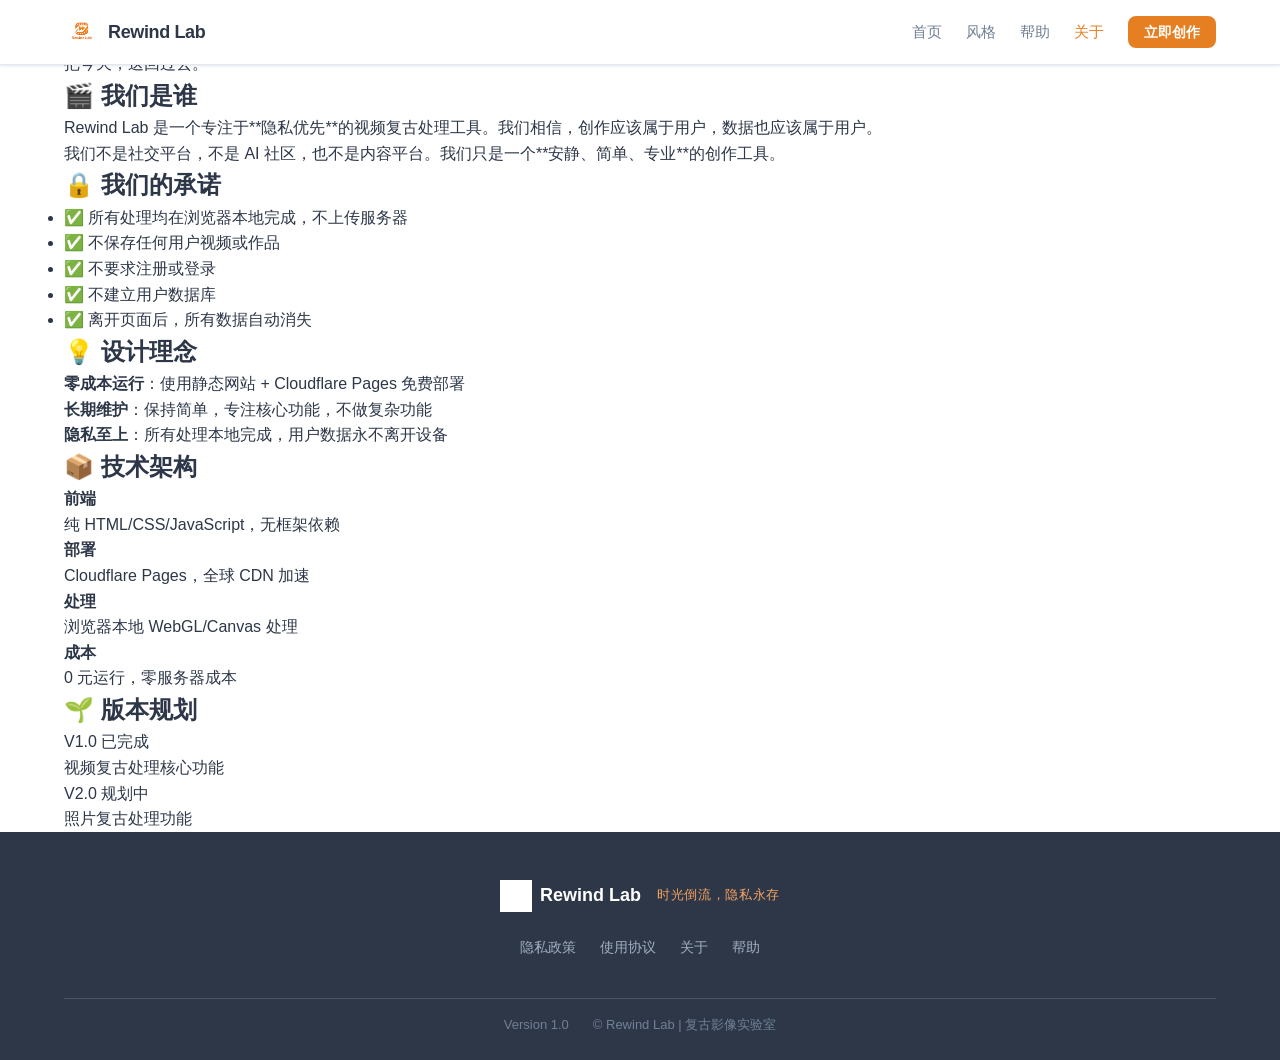
==== about.html @ de0c11aa "Create about.html" ====
<!DOCTYPE html>
<html lang="zh-CN">
<head>
    <meta charset="UTF-8">
    <meta name="viewport" content="width=device-width, initial-scale=1.0">
    <title>关于 Rewind Lab | 复古影像实验室</title>
    <link rel="stylesheet" href="css/global.css">
    <link rel="stylesheet" href="css/components/navbar.css">
    <link rel="icon" href="assets/images/logo.jpg" type="image/jpeg">
</head>
<body>
    <nav class="navbar" id="navbar">
        <div class="nav-container">
            <div class="nav-brand">
                <img src="assets/images/logo.jpg" alt="Rewind Lab Logo" class="nav-logo">
                <span class="nav-title">Rewind Lab</span>
            </div>
            <ul class="nav-menu" id="navMenu">
                <li><a href="index.html" class="nav-link">首页</a></li>
                <li><a href="styles.html" class="nav-link">风格</a></li>
                <li><a href="help.html" class="nav-link">帮助</a></li>
                <li><a href="about.html" class="nav-link active">关于</a></li>
                <li><a href="create.html" class="nav-btn nav-btn-primary">立即创作</a></li>
            </ul>
            <button class="nav-toggle" id="navToggle" aria-label="菜单">
                <span class="hamburger-line"></span>
                <span class="hamburger-line"></span>
                <span class="hamburger-line"></span>
            </button>
        </div>
    </nav>

    <main class="about-main">
        <div class="container">
            <div class="about-hero">
                <h1>关于 Rewind Lab</h1>
                <p class="about-tagline">把今天，送回过去。</p>
            </div>

            <section class="about-content">
                <div class="about-card">
                    <h2>🎬 我们是谁</h2>
                    <p>Rewind Lab 是一个专注于**隐私优先**的视频复古处理工具。我们相信，创作应该属于用户，数据也应该属于用户。</p>
                    <p>我们不是社交平台，不是 AI 社区，也不是内容平台。我们只是一个**安静、简单、专业**的创作工具。</p>
                </div>

                <div class="about-card">
                    <h2>🔒 我们的承诺</h2>
                    <ul class="promise-list">
                        <li>✅ 所有处理均在浏览器本地完成，不上传服务器</li>
                        <li>✅ 不保存任何用户视频或作品</li>
                        <li>✅ 不要求注册或登录</li>
                        <li>✅ 不建立用户数据库</li>
                        <li>✅ 离开页面后，所有数据自动消失</li>
                    </ul>
                </div>

                <div class="about-card">
                    <h2>💡 设计理念</h2>
                    <p><strong>零成本运行</strong>：使用静态网站 + Cloudflare Pages 免费部署</p>
                    <p><strong>长期维护</strong>：保持简单，专注核心功能，不做复杂功能</p>
                    <p><strong>隐私至上</strong>：所有处理本地完成，用户数据永不离开设备</p>
                </div>

                <div class="about-card">
                    <h2>📦 技术架构</h2>
                    <div class="tech-grid">
                        <div class="tech-item">
                            <strong>前端</strong>
                            <p>纯 HTML/CSS/JavaScript，无框架依赖</p>
                        </div>
                        <div class="tech-item">
                            <strong>部署</strong>
                            <p>Cloudflare Pages，全球 CDN 加速</p>
                        </div>
                        <div class="tech-item">
                            <strong>处理</strong>
                            <p>浏览器本地 WebGL/Canvas 处理</p>
                        </div>
                        <div class="tech-item">
                            <strong>成本</strong>
                            <p>0 元运行，零服务器成本</p>
                        </div>
                    </div>
                </div>

                <div class="about-card">
                    <h2>🌱 版本规划</h2>
                    <div class="timeline">
                        <div class="timeline-item">
                            <span class="version">V1.0</span>
                            <span class="status complete">已完成</span>
                            <p>视频复古处理核心功能</p>
                        </div>
                        <div class="timeline-item">
                            <span class="version">V2.0</span>
                            <span class="status upcoming">规划中</span>
                            <p>照片复古处理功能</p>
                        </div>
                    </div>
                </div>
            </section>
        </div>
    </main>

    <footer class="footer">
        <div class="container">
            <div class="footer-content">
                <div class="footer-brand">
                    <img src="assets/images/logo.jpg" alt="Rewind Lab" class="footer-logo">
                    <span>Rewind Lab</span>
                    <span class="footer-tagline">时光倒流，隐私永存</span>
                </div>
                <div class="footer-links">
                    <a href="privacy.html">隐私政策</a>
                    <a href="terms.html">使用协议</a>
                    <a href="about.html">关于</a>
                    <a href="help.html">帮助</a>
                </div>
                <div class="footer-meta">
                    <p>Version 1.0</p>
                    <p>© Rewind Lab | 复古影像实验室</p>
                </div>
            </div>
        </div>
    </footer>

    <script src="js/modules/navbar.js"></script>
</body>
</html>
---- css/global.css ----
/* ============================================
   Rewind Lab - Global Styles V1.0
   品牌色: 🟠 暖琥珀 #E67E22
   ============================================ */

:root {
    /* 颜色变量 */
    --color-primary: #E67E22;          /* 主品牌色 - 暖琥珀 */
    --color-primary-dark: #D35400;     /* 深琥珀 */
    --color-primary-light: #F4A261;    /* 浅琥珀 */
    --color-background: #FFFFFF;       /* 纯白背景 */
    --color-surface: #FAFAFA;          /* 卡片背景 */
    --color-text: #2D3748;             /* 深灰文字 */
    --color-text-light: #718096;       /* 浅灰辅助文字 */
    --color-border: #E2E8F0;           /* 边框颜色 */
    --color-success: #48BB78;          /* 成功绿 */
    --color-error: #E53E3E;            /* 错误红 */

    /* 间距变量 */
    --space-xs: 4px;
    --space-sm: 8px;
    --space-md: 16px;
    --space-lg: 24px;
    --space-xl: 32px;
    --space-2xl: 48px;

    /* 圆角 */
    --radius-sm: 4px;
    --radius-md: 8px;
    --radius-lg: 12px;

    /* 阴影 */
    --shadow-sm: 0 1px 3px rgba(0, 0, 0, 0.1);
    --shadow-md: 0 4px 6px rgba(0, 0, 0, 0.1);
    --shadow-lg: 0 10px 15px rgba(0, 0, 0, 0.1);

    /* 动画 */
    --transition-fast: 150ms ease;
    --transition-normal: 250ms ease;
}

/* 重置样式 */
*,
*::before,
*::after {
    margin: 0;
    padding: 0;
    box-sizing: border-box;
}

html {
    scroll-behavior: smooth;
}

body {
    font-family: -apple-system, BlinkMacSystemFont, 'Segoe UI', 'PingFang SC', 'Hiragino Sans GB', 'Microsoft YaHei', sans-serif;
    font-size: 16px;
    line-height: 1.6;
    color: var(--color-text);
    background-color: var(--color-background);
    -webkit-font-smoothing: antialiased;
    -moz-osx-font-smoothing: grayscale;
}

/* 通用容器 */
.container {
    max-width: 1200px;
    margin: 0 auto;
    padding: 0 var(--space-lg);
}

/* 按钮 */
.btn {
    display: inline-flex;
    align-items: center;
    justify-content: center;
    padding: 12px 24px;
    font-size: 16px;
    font-weight: 500;
    border-radius: var(--radius-md);
    cursor: pointer;
    text-decoration: none;
    transition: all var(--transition-normal);
    border: 2px solid transparent;
}

.btn-primary {
    background-color: var(--color-primary);
    color: #fff;
    border-color: var(--color-primary);
}

.btn-primary:hover {
    background-color: var(--color-primary-dark);
    border-color: var(--color-primary-dark);
    transform: translateY(-2px);
    box-shadow: var(--shadow-md);
}

.btn-secondary {
    background-color: transparent;
    color: var(--color-text);
    border-color: var(--color-border);
}

.btn-secondary:hover {
    border-color: var(--color-primary);
    color: var(--color-primary);
}

/* 卡片 */
.card {
    background: var(--color-surface);
    border-radius: var(--radius-lg);
    box-shadow: var(--shadow-sm);
    overflow: hidden;
    transition: all var(--transition-normal);
}

.card:hover {
    box-shadow: var(--shadow-lg);
    transform: translateY(-4px);
}

/* Hero 首屏 */
.hero {
    padding: var(--space-2xl) 0;
    text-align: center;
    min-height: 60vh;
    display: flex;
    align-items: center;
    justify-content: center;
    background: linear-gradient(180deg, var(--color-background) 0%, var(--color-surface) 100%);
}

.hero-container {
    max-width: 800px;
    margin: 0 auto;
    padding: var(--space-xl);
}

.hero-title {
    font-size: 48px;
    font-weight: 700;
    color: var(--color-text);
    margin-bottom: var(--space-md);
    letter-spacing: -0.02em;
}

.hero-subtitle {
    font-size: 28px;
    font-weight: 600;
    color: var(--color-primary);
    margin-bottom: var(--space-sm);
}

.hero-description {
    font-size: 18px;
    color: var(--color-text-light);
    margin-bottom: var(--space-xl);
}

.hero-cta {
    display: flex;
    gap: var(--space-md);
    justify-content: center;
    margin-bottom: var(--space-xl);
    flex-wrap: wrap;
}

.hero-badges {
    display: flex;
    gap: var(--space-sm);
    justify-content: center;
    flex-wrap: wrap;
}

.badge {
    display: inline-flex;
    align-items: center;
    gap: var(--space-xs);
    padding: 6px 12px;
    background: var(--color-surface);
    border: 1px solid var(--color-border);
    border-radius: var(--radius-sm);
    font-size: 14px;
    color: var(--color-text-light);
}

/* 章节标题 */
.section-title {
    font-size: 32px;
    font-weight: 700;
    text-align: center;
    margin-bottom: var(--space-sm);
}

.section-subtitle {
    font-size: 16px;
    color: var(--color-text-light);
    text-align: center;
    margin-bottom: var(--space-2xl);
}

/* 案例网格 */
.cases {
    padding: var(--space-2xl) 0;
    background: var(--color-surface);
}

.cases-grid {
    display: grid;
    grid-template-columns: repeat(auto-fit, minmax(280px, 1fr));
    gap: var(--space-lg);
}

.case-card {
    background: var(--color-background);
    border-radius: var(--radius-lg);
    overflow: hidden;
    box-shadow: var(--shadow-sm);
    transition: all var(--transition-normal);
}

.case-card:hover {
    box-shadow: var(--shadow-lg);
    transform: translateY(-4px);
}

.case-thumbnail {
    height: 160px;
    display: flex;
    align-items: center;
    justify-content: center;
    color: #fff;
    position: relative;
}

.case-label {
    position: absolute;
    top: 12px;
    left: 12px;
    font-size: 12px;
    font-weight: 600;
    background: rgba(0, 0, 0, 0.5);
    padding: 4px 8px;
    border-radius: var(--radius-sm);
    letter-spacing: 0.1em;
}

.case-icon {
    opacity: 0.8;
}

.case-info {
    padding: var(--space-lg);
}

.case-info h3 {
    font-size: 18px;
    font-weight: 600;
    margin-bottom: var(--space-xs);
}

.case-era {
    font-size: 13px;
    color: var(--color-primary);
    font-weight: 500;
    margin-bottom: var(--space-xs);
}

.case-features {
    font-size: 14px;
    color: var(--color-text-light);
}

/* 承诺卡片 */
.promises {
    padding: var(--space-2xl) 0;
}

.promises-grid {
    display: grid;
    grid-template-columns: repeat(auto-fit, minmax(240px, 1fr));
    gap: var(--space-lg);
}

.promise-card {
    text-align: center;
    padding: var(--space-xl);
    background: var(--color-surface);
    border-radius: var(--radius-lg);
    transition: all var(--transition-normal);
}

.promise-card:hover {
    box-shadow: var(--shadow-md);
    transform: translateY(-2px);
}

.promise-icon {
    color: var(--color-primary);
    margin-bottom: var(--space-md);
}

.promise-card h3 {
    font-size: 16px;
    font-weight: 600;
    margin-bottom: var(--space-sm);
}

.promise-card p {
    font-size: 14px;
    color: var(--color-text-light);
}

/* 页脚 */
.footer {
    background: var(--color-text);
    color: #fff;
    padding: var(--space-2xl) 0 var(--space-lg);
}

.footer-content {
    display: flex;
    flex-direction: column;
    align-items: center;
    gap: var(--space-lg);
    text-align: center;
}

.footer-brand {
    display: flex;
    align-items: center;
    gap: var(--space-sm);
    font-size: 18px;
    font-weight: 600;
}

.footer-logo {
    width: 32px;
    height: 32px;
    filter: brightness(0) invert(1);
}

.footer-links {
    display: flex;
    gap: var(--space-lg);
    flex-wrap: wrap;
    justify-content: center;
}

.footer-links a {
    color: #A0AEC0;
    text-decoration: none;
    font-size: 14px;
    transition: color var(--transition-fast);
}

.footer-links a:hover {
    color: var(--color-primary-light);
}

.footer-meta {
    display: flex;
    gap: var(--space-lg);
    font-size: 13px;
    color: #718096;
    margin-top: var(--space-md);
    padding-top: var(--space-md);
    border-top: 1px solid #4A5568;
    width: 100%;
    justify-content: center;
    gap: var(--space-lg);
}

/* 页脚品牌标语 */
.footer-tagline {
    margin-left: var(--space-sm);
    font-size: 13px;
    font-weight: 400;
    color: var(--color-primary-light);
    letter-spacing: 0.05em;
}

/* 响应式适配 */
@media (max-width: 768px) {
    .hero-title {
        font-size: 36px;
    }
    .hero-subtitle {
        font-size: 22px;
    }
    .hero-cta {
        flex-direction: column;
        align-items: center;
    }
    .hero-cta .btn {
        width: 100%;
        max-width: 280px;
    }
    .section-title {
        font-size: 26px;
    }
    .cases-grid,
    .promises-grid {
        grid-template-columns: 1fr;
    }
}

@media (max-width: 480px) {
    .container {
        padding: 0 var(--space-md);
    }
    .hero {
        padding: var(--space-lg) 0;
    }
    .hero-title {
        font-size: 30px;
    }
    .badge {
        font-size: 12px;
        padding: 4px 8px;
    }
}
---- css/components/navbar.css ----
/* ============================================
   Rewind Lab - Navbar Component
   ============================================ */

.navbar {
    position: fixed;
    top: 0;
    left: 0;
    right: 0;
    background: var(--color-background);
    border-bottom: 1px solid var(--color-border);
    z-index: 1000;
    box-shadow: var(--shadow-sm);
}

.nav-container {
    max-width: 1200px;
    margin: 0 auto;
    padding: 0 var(--space-lg);
    display: flex;
    align-items: center;
    justify-content: space-between;
    height: 64px;
}

.nav-brand {
    display: flex;
    align-items: center;
    gap: var(--space-sm);
}

.nav-logo {
    width: 36px;
    height: 36px;
}

.nav-title {
    font-size: 18px;
    font-weight: 700;
    color: var(--color-text);
    letter-spacing: -0.02em;
}

.nav-menu {
    display: flex;
    align-items: center;
    gap: var(--space-lg);
    list-style: none;
}

.nav-link {
    color: var(--color-text-light);
    text-decoration: none;
    font-size: 15px;
    font-weight: 500;
    transition: color var(--transition-fast);
}

.nav-link:hover,
.nav-link.active {
    color: var(--color-primary);
}

.nav-btn {
    padding: 8px 16px;
    font-size: 14px;
    border-radius: var(--radius-md);
    text-decoration: none;
    font-weight: 600;
    transition: all var(--transition-fast);
}

.nav-btn-primary {
    background: var(--color-primary);
    color: #fff;
}

.nav-btn-primary:hover {
    background: var(--color-primary-dark);
}

/* 汉堡菜单按钮（移动端） */
.nav-toggle {
    display: none;
    flex-direction: column;
    gap: 5px;
    padding: var(--space-sm);
    background: none;
    border: none;
    cursor: pointer;
}

.hamburger-line {
    display: block;
    width: 22px;
    height: 2px;
    background: var(--color-text);
    transition: all var(--transition-normal);
    border-radius: 1px;
}

/* 移动端样式 */
@media (max-width: 768px) {
    .nav-container {
        padding: 0 var(--space-md);
    }

    .nav-toggle {
        display: flex;
    }

    .nav-menu {
        position: fixed;
        top: 64px;
        left: 0;
        right: 0;
        background: var(--color-background);
        flex-direction: column;
        padding: var(--space-lg);
        border-bottom: 1px solid var(--color-border);
        box-shadow: var(--shadow-lg);
        transform: translateY(-100%);
        opacity: 0;
        visibility: hidden;
        transition: all var(--transition-normal);
    }

    .nav-menu.active {
        transform: translateY(0);
        opacity: 1;
        visibility: visible;
    }

    .nav-menu li {
        width: 100%;
    }

    .nav-link {
        display: block;
        padding: var(--space-md) 0;
        font-size: 16px;
        border-bottom: 1px solid var(--color-border);
    }

    .nav-link:last-child {
        border-bottom: none;
    }

    .nav-btn {
        width: 100%;
        text-align: center;
        margin-top: var(--space-sm);
    }

    /* 汉堡按钮动画 */
    .nav-toggle.active .hamburger-line:nth-child(1) {
        transform: rotate(45deg) translate(5px, 5px);
    }

    .nav-toggle.active .hamburger-line:nth-child(2) {
        opacity: 0;
    }

    .nav-toggle.active .hamburger-line:nth-child(3) {
        transform: rotate(-45deg) translate(7px, -6px);
    }
}
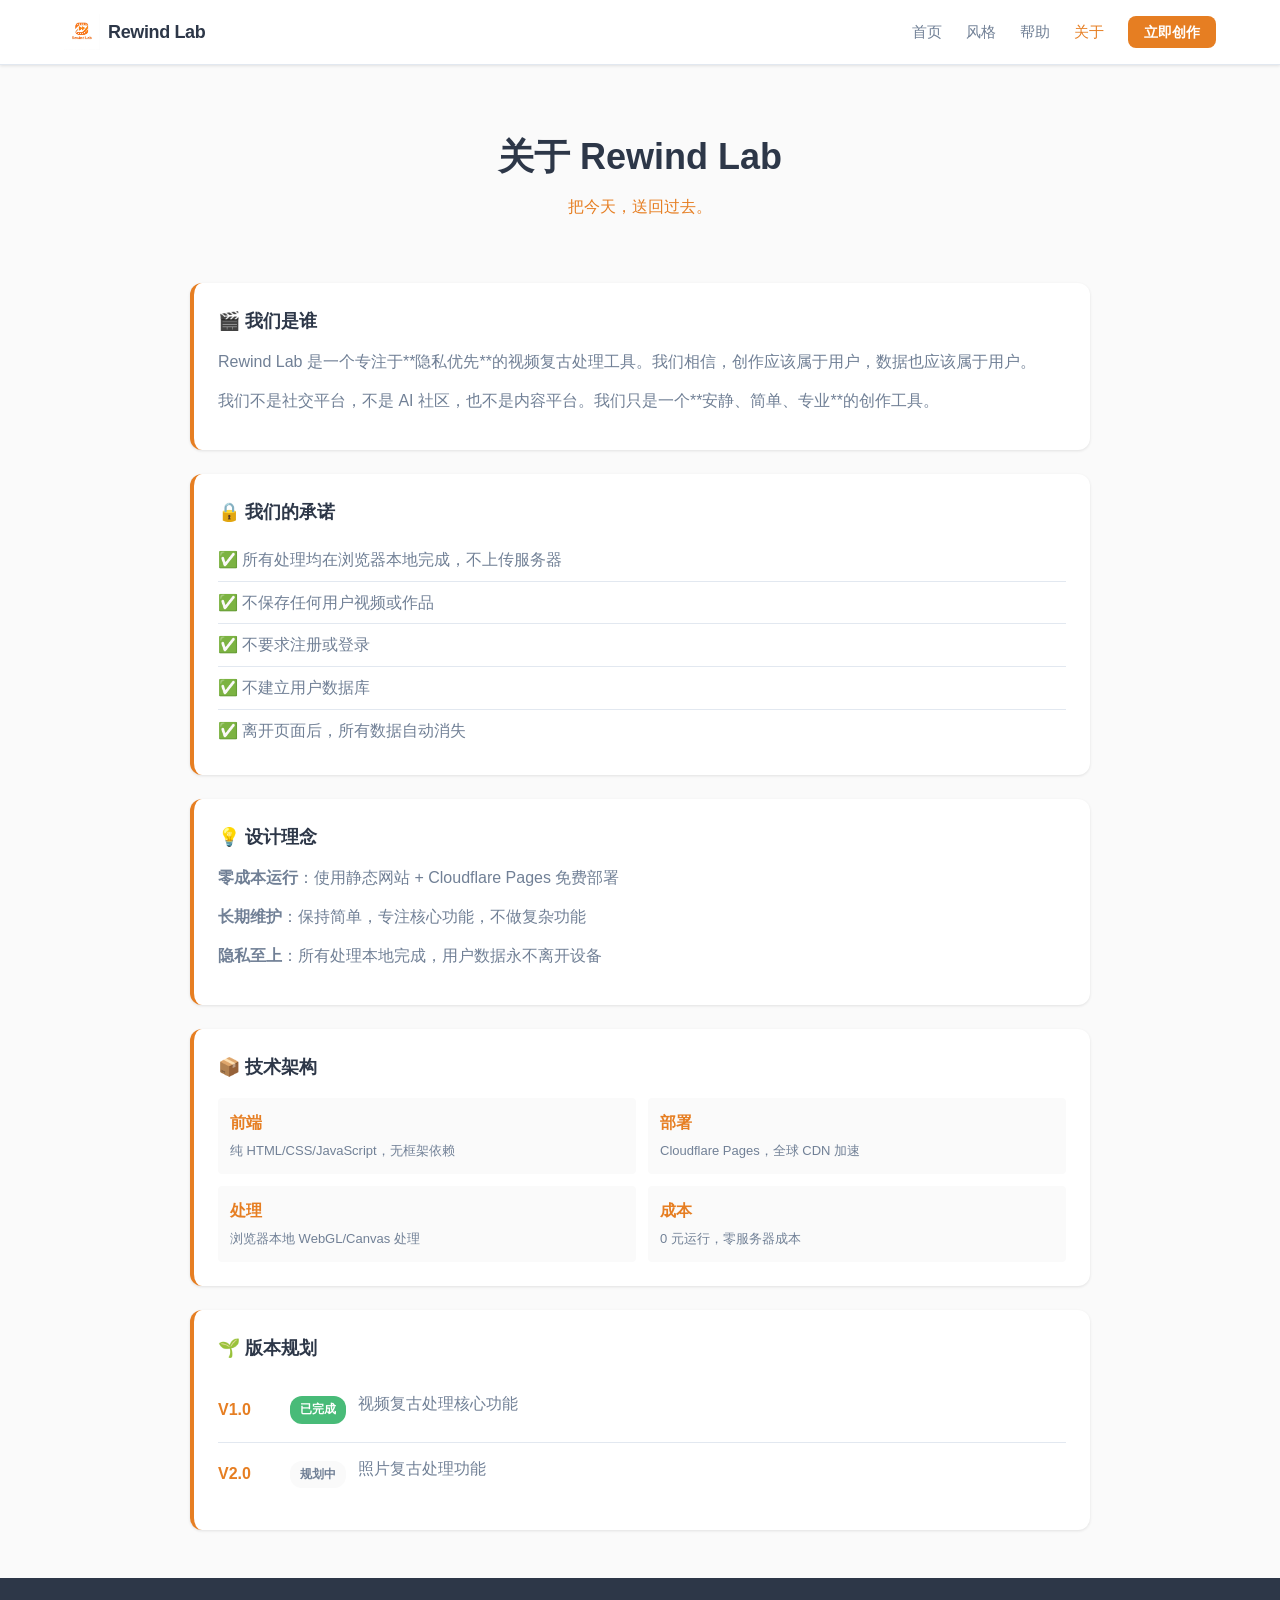
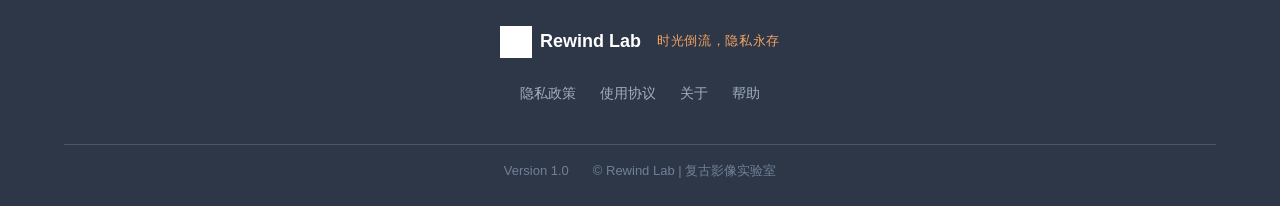
==== commit e1d21812: "Update about.html" ====
--- a/about.html
+++ b/about.html
@@ -6,7 +6,7 @@
     <title>关于 Rewind Lab | 复古影像实验室</title>
     <link rel="stylesheet" href="css/global.css">
     <link rel="stylesheet" href="css/components/navbar.css">
-    <link rel="icon" href="assets/images/logo.jpg" type="image/jpeg">
+    <link rel="icon" href="assets/images/logo.jpg" type="image/jpg">
 </head>
 <body>
     <nav class="navbar" id="navbar">
--- a/css/global.css
+++ b/css/global.css
@@ -422,4 +422,187 @@
         font-size: 12px;
         padding: 4px 8px;
     }
-}+}
+
+/* ============================================
+   关于/帮助/政策页面通用样式
+   ============================================ */
+
+.about-main,
+.help-main,
+.policy-main {
+    padding-top: 96px;
+    padding-bottom: 48px;
+    min-height: 100vh;
+    background: var(--color-surface);
+}
+
+.about-hero,
+.help-hero,
+.policy-hero {
+    text-align: center;
+    padding: 32px 0;
+    margin-bottom: 32px;
+}
+
+.about-hero h1,
+.help-hero h1,
+.policy-hero h1 {
+    font-size: 36px;
+    font-weight: 700;
+    color: var(--color-text);
+    margin-bottom: 8px;
+}
+
+.about-tagline,
+.policy-updated {
+    font-size: 16px;
+    color: var(--color-primary);
+    font-weight: 500;
+}
+
+.about-content,
+.help-content,
+.policy-content {
+    max-width: 900px;
+    margin: 0 auto;
+    display: grid;
+    gap: 24px;
+}
+
+.about-card,
+.faq-item,
+.policy-section {
+    background: var(--color-background);
+    padding: 24px;
+    border-radius: var(--radius-lg);
+    box-shadow: var(--shadow-sm);
+    border-left: 4px solid var(--color-primary);
+}
+
+.about-card h2,
+.faq-item h3,
+.policy-section h2 {
+    font-size: 18px;
+    font-weight: 700;
+    color: var(--color-text);
+    margin-bottom: 12px;
+}
+
+.about-card p,
+.faq-item p,
+.policy-section p {
+    color: var(--color-text-light);
+    line-height: 1.7;
+    margin-bottom: 12px;
+}
+
+.promise-list {
+    list-style: none;
+    padding: 0;
+}
+
+.promise-list li {
+    padding: 8px 0;
+    border-bottom: 1px solid var(--color-border);
+    color: var(--color-text-light);
+}
+
+.promise-list li:last-child {
+    border-bottom: none;
+}
+
+.tech-grid {
+    display: grid;
+    grid-template-columns: repeat(2, 1fr);
+    gap: 12px;
+    margin-top: 16px;
+}
+
+.tech-item {
+    padding: 12px;
+    background: var(--color-surface);
+    border-radius: var(--radius-sm);
+}
+
+.tech-item strong {
+    display: block;
+    color: var(--color-primary);
+    margin-bottom: 4px;
+}
+
+.tech-item p {
+    font-size: 13px;
+    margin: 0;
+}
+
+.timeline {
+    margin-top: 16px;
+}
+
+.timeline-item {
+    display: flex;
+    align-items: center;
+    gap: 12px;
+    padding: 12px 0;
+    border-bottom: 1px solid var(--color-border);
+}
+
+.timeline-item:last-child {
+    border-bottom: none;
+}
+
+.version {
+    font-weight: 700;
+    color: var(--color-primary);
+    min-width: 60px;
+}
+
+.status {
+    padding: 4px 10px;
+    border-radius: 12px;
+    font-size: 12px;
+    font-weight: 600;
+}
+
+.status.complete {
+    background: var(--color-success);
+    color: #fff;
+}
+
+.status.upcoming {
+    background: var(--color-surface);
+    color: var(--color-text-light);
+}
+
+.policy-intro {
+    text-align: center;
+    margin-bottom: 32px;
+    color: var(--color-text-light);
+    font-size: 15px;
+}
+
+.faq-item {
+    cursor: pointer;
+    transition: all var(--transition-normal);
+}
+
+.faq-item:hover {
+    box-shadow: var(--shadow-md);
+}
+
+@media (max-width: 768px) {
+    .tech-grid {
+        grid-template-columns: 1fr;
+    }
+    .about-hero h1,
+    .help-hero h1,
+    .policy-hero h1 {
+        font-size: 28px;
+    }
+    .about-card,
+    .faq-item,
+    .policy-section {
+        padding: 20px;
+    }
+}
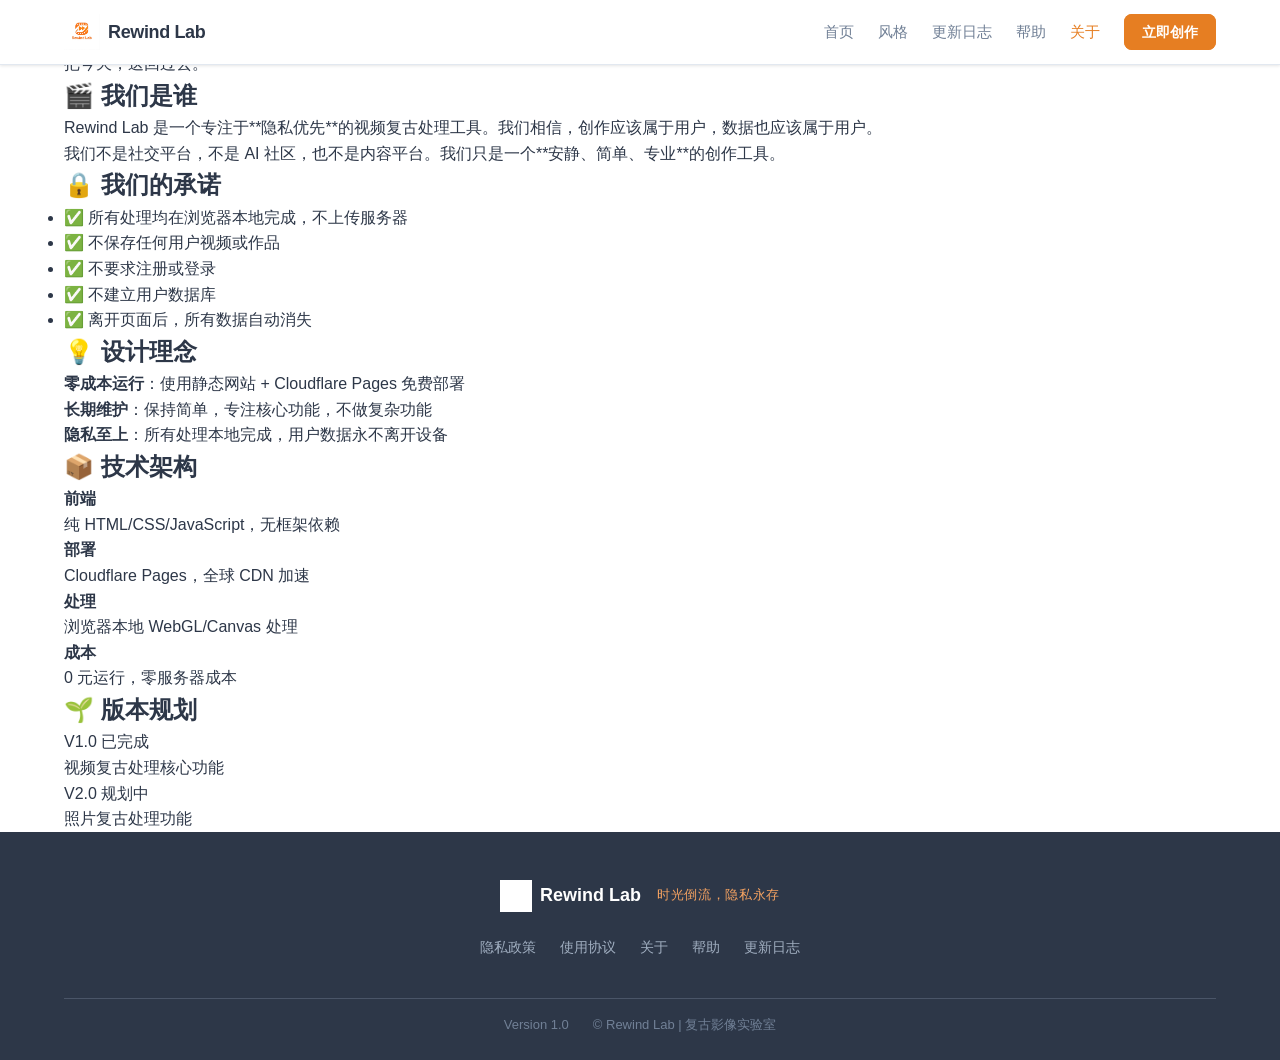
==== commit daaf1f26: "Update about.html" ====
--- a/about.html
+++ b/about.html
@@ -18,6 +18,7 @@
             <ul class="nav-menu" id="navMenu">
                 <li><a href="index.html" class="nav-link">首页</a></li>
                 <li><a href="styles.html" class="nav-link">风格</a></li>
+                <li><a href="changelog.html" class="nav-link">更新日志</a></li>
                 <li><a href="help.html" class="nav-link">帮助</a></li>
                 <li><a href="about.html" class="nav-link active">关于</a></li>
                 <li><a href="create.html" class="nav-btn nav-btn-primary">立即创作</a></li>
@@ -116,6 +117,7 @@
                     <a href="terms.html">使用协议</a>
                     <a href="about.html">关于</a>
                     <a href="help.html">帮助</a>
+                    <a href="changelog.html">更新日志</a>
                 </div>
                 <div class="footer-meta">
                     <p>Version 1.0</p>
--- a/css/global.css
+++ b/css/global.css
@@ -3,46 +3,36 @@
    品牌色: 🟠 暖琥珀 #E67E22
    ============================================ */
 
+/* ===== CSS 变量 ===== */
 :root {
-    /* 颜色变量 */
-    --color-primary: #E67E22;          /* 主品牌色 - 暖琥珀 */
-    --color-primary-dark: #D35400;     /* 深琥珀 */
-    --color-primary-light: #F4A261;    /* 浅琥珀 */
-    --color-background: #FFFFFF;       /* 纯白背景 */
-    --color-surface: #FAFAFA;          /* 卡片背景 */
-    --color-text: #2D3748;             /* 深灰文字 */
-    --color-text-light: #718096;       /* 浅灰辅助文字 */
-    --color-border: #E2E8F0;           /* 边框颜色 */
-    --color-success: #48BB78;          /* 成功绿 */
-    --color-error: #E53E3E;            /* 错误红 */
-
-    /* 间距变量 */
+    --color-primary: #E67E22;
+    --color-primary-dark: #D35400;
+    --color-primary-light: #F4A261;
+    --color-background: #FFFFFF;
+    --color-surface: #FAFAFA;
+    --color-text: #2D3748;
+    --color-text-light: #718096;
+    --color-border: #E2E8F0;
+    --color-success: #48BB78;
+    --color-error: #E53E3E;
     --space-xs: 4px;
     --space-sm: 8px;
     --space-md: 16px;
     --space-lg: 24px;
     --space-xl: 32px;
     --space-2xl: 48px;
-
-    /* 圆角 */
     --radius-sm: 4px;
     --radius-md: 8px;
     --radius-lg: 12px;
-
-    /* 阴影 */
     --shadow-sm: 0 1px 3px rgba(0, 0, 0, 0.1);
     --shadow-md: 0 4px 6px rgba(0, 0, 0, 0.1);
-    --shadow-lg: 0 10px 15px rgba(0, 0, 0, 0.1);
-
-    /* 动画 */
+    --shadow-lg: 0 10px 15px rgba(0, 0, 0, 0.15);
     --transition-fast: 150ms ease;
     --transition-normal: 250ms ease;
 }
 
-/* 重置样式 */
-*,
-*::before,
-*::after {
+/* ===== 重置 ===== */
+*, *::before, *::after {
     margin: 0;
     padding: 0;
     box-sizing: border-box;
@@ -60,16 +50,187 @@
     background-color: var(--color-background);
     -webkit-font-smoothing: antialiased;
     -moz-osx-font-smoothing: grayscale;
-}
-
-/* 通用容器 */
+    min-height: 100vh;
+    display: flex;
+    flex-direction: column;
+}
+
+/* ===== 通用容器 ===== */
 .container {
     max-width: 1200px;
     margin: 0 auto;
     padding: 0 var(--space-lg);
 }
 
-/* 按钮 */
+/* ===== 导航栏 ===== */
+.navbar {
+    position: fixed;
+    top: 0;
+    left: 0;
+    right: 0;
+    background: var(--color-background);
+    border-bottom: 1px solid var(--color-border);
+    z-index: 1000;
+    box-shadow: var(--shadow-sm);
+}
+
+.nav-container {
+    max-width: 1200px;
+    margin: 0 auto;
+    padding: 0 var(--space-lg);
+    display: flex;
+    align-items: center;
+    justify-content: space-between;
+    height: 64px;
+}
+
+.nav-brand {
+    display: flex;
+    align-items: center;
+    gap: var(--space-sm);
+}
+
+.nav-logo {
+    width: 36px;
+    height: 36px;
+    object-fit: contain;
+}
+
+.nav-title {
+    font-size: 18px;
+    font-weight: 700;
+    color: var(--color-text);
+    letter-spacing: -0.02em;
+}
+
+.nav-menu {
+    display: flex;
+    align-items: center;
+    gap: var(--space-lg);
+    list-style: none;
+}
+
+.nav-link {
+    color: var(--color-text-light);
+    text-decoration: none;
+    font-size: 15px;
+    font-weight: 500;
+    transition: color var(--transition-fast);
+    padding: 8px 0;
+}
+
+.nav-link:hover,
+.nav-link.active {
+    color: var(--color-primary);
+}
+
+.nav-btn {
+    padding: 8px 16px;
+    font-size: 14px;
+    border-radius: var(--radius-md);
+    text-decoration: none;
+    font-weight: 600;
+    transition: all var(--transition-fast);
+    border: 2px solid transparent;
+}
+
+.nav-btn-primary {
+    background: var(--color-primary);
+    color: #fff;
+    border-color: var(--color-primary);
+}
+
+.nav-btn-primary:hover {
+    background: var(--color-primary-dark);
+    border-color: var(--color-primary-dark);
+}
+
+.nav-toggle {
+    display: none;
+    flex-direction: column;
+    gap: 5px;
+    padding: var(--space-sm);
+    background: none;
+    border: none;
+    cursor: pointer;
+}
+
+.hamburger-line {
+    display: block;
+    width: 22px;
+    height: 2px;
+    background: var(--color-text);
+    transition: all var(--transition-normal);
+    border-radius: 1px;
+}
+
+/* ===== Hero 首屏 ===== */
+.hero {
+    padding: var(--space-2xl) 0;
+    min-height: 60vh;
+    display: flex;
+    align-items: center;
+    justify-content: center;
+    background: linear-gradient(180deg, var(--color-background) 0%, var(--color-surface) 100%);
+    margin-top: 64px;
+}
+
+.hero-container {
+    max-width: 800px;
+    margin: 0 auto;
+    padding: var(--space-xl);
+    text-align: center;
+}
+
+.hero-title {
+    font-size: 48px;
+    font-weight: 700;
+    color: var(--color-text);
+    margin-bottom: var(--space-md);
+    letter-spacing: -0.02em;
+}
+
+.hero-subtitle {
+    font-size: 28px;
+    font-weight: 600;
+    color: var(--color-primary);
+    margin-bottom: var(--space-sm);
+}
+
+.hero-description {
+    font-size: 18px;
+    color: var(--color-text-light);
+    margin-bottom: var(--space-xl);
+}
+
+.hero-cta {
+    display: flex;
+    gap: var(--space-md);
+    justify-content: center;
+    margin-bottom: var(--space-xl);
+    flex-wrap: wrap;
+}
+
+.hero-badges {
+    display: flex;
+    gap: var(--space-sm);
+    justify-content: center;
+    flex-wrap: wrap;
+}
+
+.badge {
+    display: inline-flex;
+    align-items: center;
+    gap: var(--space-xs);
+    padding: 6px 12px;
+    background: var(--color-surface);
+    border: 1px solid var(--color-border);
+    border-radius: var(--radius-sm);
+    font-size: 14px;
+    color: var(--color-text-light);
+}
+
+/* ===== 按钮 ===== */
 .btn {
     display: inline-flex;
     align-items: center;
@@ -85,20 +246,20 @@
 }
 
 .btn-primary {
-    background-color: var(--color-primary);
+    background: var(--color-primary);
     color: #fff;
     border-color: var(--color-primary);
 }
 
 .btn-primary:hover {
-    background-color: var(--color-primary-dark);
+    background: var(--color-primary-dark);
     border-color: var(--color-primary-dark);
     transform: translateY(-2px);
     box-shadow: var(--shadow-md);
 }
 
 .btn-secondary {
-    background-color: transparent;
+    background: transparent;
     color: var(--color-text);
     border-color: var(--color-border);
 }
@@ -108,86 +269,7 @@
     color: var(--color-primary);
 }
 
-/* 卡片 */
-.card {
-    background: var(--color-surface);
-    border-radius: var(--radius-lg);
-    box-shadow: var(--shadow-sm);
-    overflow: hidden;
-    transition: all var(--transition-normal);
-}
-
-.card:hover {
-    box-shadow: var(--shadow-lg);
-    transform: translateY(-4px);
-}
-
-/* Hero 首屏 */
-.hero {
-    padding: var(--space-2xl) 0;
-    text-align: center;
-    min-height: 60vh;
-    display: flex;
-    align-items: center;
-    justify-content: center;
-    background: linear-gradient(180deg, var(--color-background) 0%, var(--color-surface) 100%);
-}
-
-.hero-container {
-    max-width: 800px;
-    margin: 0 auto;
-    padding: var(--space-xl);
-}
-
-.hero-title {
-    font-size: 48px;
-    font-weight: 700;
-    color: var(--color-text);
-    margin-bottom: var(--space-md);
-    letter-spacing: -0.02em;
-}
-
-.hero-subtitle {
-    font-size: 28px;
-    font-weight: 600;
-    color: var(--color-primary);
-    margin-bottom: var(--space-sm);
-}
-
-.hero-description {
-    font-size: 18px;
-    color: var(--color-text-light);
-    margin-bottom: var(--space-xl);
-}
-
-.hero-cta {
-    display: flex;
-    gap: var(--space-md);
-    justify-content: center;
-    margin-bottom: var(--space-xl);
-    flex-wrap: wrap;
-}
-
-.hero-badges {
-    display: flex;
-    gap: var(--space-sm);
-    justify-content: center;
-    flex-wrap: wrap;
-}
-
-.badge {
-    display: inline-flex;
-    align-items: center;
-    gap: var(--space-xs);
-    padding: 6px 12px;
-    background: var(--color-surface);
-    border: 1px solid var(--color-border);
-    border-radius: var(--radius-sm);
-    font-size: 14px;
-    color: var(--color-text-light);
-}
-
-/* 章节标题 */
+/* ===== 章节标题 ===== */
 .section-title {
     font-size: 32px;
     font-weight: 700;
@@ -202,7 +284,7 @@
     margin-bottom: var(--space-2xl);
 }
 
-/* 案例网格 */
+/* ===== 案例卡片 ===== */
 .cases {
     padding: var(--space-2xl) 0;
     background: var(--color-surface);
@@ -220,6 +302,7 @@
     overflow: hidden;
     box-shadow: var(--shadow-sm);
     transition: all var(--transition-normal);
+    cursor: pointer;
 }
 
 .case-card:hover {
@@ -274,7 +357,7 @@
     color: var(--color-text-light);
 }
 
-/* 承诺卡片 */
+/* ===== 承诺卡片 ===== */
 .promises {
     padding: var(--space-2xl) 0;
 }
@@ -301,6 +384,7 @@
 .promise-icon {
     color: var(--color-primary);
     margin-bottom: var(--space-md);
+    font-size: 32px;
 }
 
 .promise-card h3 {
@@ -314,11 +398,12 @@
     color: var(--color-text-light);
 }
 
-/* 页脚 */
+/* ===== 页脚 ===== */
 .footer {
     background: var(--color-text);
     color: #fff;
     padding: var(--space-2xl) 0 var(--space-lg);
+    margin-top: auto;
 }
 
 .footer-content {
@@ -341,6 +426,14 @@
     width: 32px;
     height: 32px;
     filter: brightness(0) invert(1);
+}
+
+.footer-tagline {
+    margin-left: var(--space-sm);
+    font-size: 13px;
+    font-weight: 400;
+    color: var(--color-primary-light);
+    letter-spacing: 0.05em;
 }
 
 .footer-links {
@@ -371,108 +464,41 @@
     border-top: 1px solid #4A5568;
     width: 100%;
     justify-content: center;
-    gap: var(--space-lg);
-}
-
-/* 页脚品牌标语 */
-.footer-tagline {
-    margin-left: var(--space-sm);
-    font-size: 13px;
-    font-weight: 400;
-    color: var(--color-primary-light);
-    letter-spacing: 0.05em;
-}
-
-/* 响应式适配 */
-@media (max-width: 768px) {
-    .hero-title {
-        font-size: 36px;
-    }
-    .hero-subtitle {
-        font-size: 22px;
-    }
-    .hero-cta {
-        flex-direction: column;
-        align-items: center;
-    }
-    .hero-cta .btn {
-        width: 100%;
-        max-width: 280px;
-    }
-    .section-title {
-        font-size: 26px;
-    }
-    .cases-grid,
-    .promises-grid {
-        grid-template-columns: 1fr;
-    }
-}
-
-@media (max-width: 480px) {
-    .container {
-        padding: 0 var(--space-md);
-    }
-    .hero {
-        padding: var(--space-lg) 0;
-    }
-    .hero-title {
-        font-size: 30px;
-    }
-    .badge {
-        font-size: 12px;
-        padding: 4px 8px;
-    }
-}
-
-/* ============================================
-   关于/帮助/政策页面通用样式
-   ============================================ */
-
-.about-main,
-.help-main,
-.policy-main {
+}
+
+/* ===== 通用页面样式 ===== */
+.page-main {
     padding-top: 96px;
     padding-bottom: 48px;
-    min-height: 100vh;
+    min-height: calc(100vh - 64px);
     background: var(--color-surface);
 }
 
-.about-hero,
-.help-hero,
-.policy-hero {
+.page-hero {
     text-align: center;
-    padding: 32px 0;
-    margin-bottom: 32px;
-}
-
-.about-hero h1,
-.help-hero h1,
-.policy-hero h1 {
+    padding: 48px 0 32px;
+}
+
+.page-hero h1 {
     font-size: 36px;
     font-weight: 700;
     color: var(--color-text);
     margin-bottom: 8px;
 }
 
-.about-tagline,
-.policy-updated {
+.page-hero p {
     font-size: 16px;
-    color: var(--color-primary);
-    font-weight: 500;
-}
-
-.about-content,
-.help-content,
-.policy-content {
+    color: var(--color-text-light);
+}
+
+.page-content {
     max-width: 900px;
     margin: 0 auto;
     display: grid;
     gap: 24px;
 }
 
-.about-card,
-.faq-item,
-.policy-section {
+.info-card {
     background: var(--color-background);
     padding: 24px;
     border-radius: var(--radius-lg);
@@ -480,129 +506,192 @@
     border-left: 4px solid var(--color-primary);
 }
 
-.about-card h2,
-.faq-item h3,
-.policy-section h2 {
+.info-card h2 {
     font-size: 18px;
     font-weight: 700;
     color: var(--color-text);
     margin-bottom: 12px;
 }
 
-.about-card p,
-.faq-item p,
-.policy-section p {
+.info-card p,
+.info-card li {
     color: var(--color-text-light);
     line-height: 1.7;
+    margin-bottom: 8px;
+}
+
+/* ===== 更新日志专用 ===== */
+.changelog-grid {
+    display: grid;
+    gap: 24px;
+}
+
+.changelog-item {
+    background: var(--color-background);
+    padding: 24px;
+    border-radius: var(--radius-lg);
+    box-shadow: var(--shadow-sm);
+    border-left: 4px solid var(--color-primary);
+}
+
+.changelog-version {
+    display: flex;
+    align-items: center;
+    gap: 12px;
     margin-bottom: 12px;
 }
 
-.promise-list {
+.version-badge {
+    padding: 4px 12px;
+    background: var(--color-primary);
+    color: #fff;
+    border-radius: 12px;
+    font-size: 13px;
+    font-weight: 600;
+}
+
+.version-date {
+    font-size: 13px;
+    color: var(--color-text-light);
+}
+
+.changelog-title {
+    font-size: 16px;
+    font-weight: 600;
+    color: var(--color-text);
+    margin-bottom: 8px;
+}
+
+.changelog-list {
     list-style: none;
     padding: 0;
 }
 
-.promise-list li {
-    padding: 8px 0;
-    border-bottom: 1px solid var(--color-border);
-    color: var(--color-text-light);
-}
-
-.promise-list li:last-child {
-    border-bottom: none;
-}
-
-.tech-grid {
-    display: grid;
-    grid-template-columns: repeat(2, 1fr);
-    gap: 12px;
-    margin-top: 16px;
-}
-
-.tech-item {
-    padding: 12px;
-    background: var(--color-surface);
-    border-radius: var(--radius-sm);
-}
-
-.tech-item strong {
-    display: block;
+.changelog-list li {
+    padding: 4px 0;
+    padding-left: 20px;
+    position: relative;
+    color: var(--color-text-light);
+    font-size: 14px;
+}
+
+.changelog-list li::before {
+    content: "•";
+    position: absolute;
+    left: 0;
     color: var(--color-primary);
-    margin-bottom: 4px;
-}
-
-.tech-item p {
-    font-size: 13px;
-    margin: 0;
-}
-
-.timeline {
-    margin-top: 16px;
-}
-
-.timeline-item {
-    display: flex;
-    align-items: center;
-    gap: 12px;
-    padding: 12px 0;
-    border-bottom: 1px solid var(--color-border);
-}
-
-.timeline-item:last-child {
-    border-bottom: none;
-}
-
-.version {
-    font-weight: 700;
-    color: var(--color-primary);
-    min-width: 60px;
-}
-
-.status {
-    padding: 4px 10px;
-    border-radius: 12px;
-    font-size: 12px;
-    font-weight: 600;
-}
-
-.status.complete {
-    background: var(--color-success);
-    color: #fff;
-}
-
-.status.upcoming {
-    background: var(--color-surface);
-    color: var(--color-text-light);
-}
-
-.policy-intro {
-    text-align: center;
-    margin-bottom: 32px;
-    color: var(--color-text-light);
-    font-size: 15px;
-}
-
-.faq-item {
-    cursor: pointer;
-    transition: all var(--transition-normal);
-}
-
-.faq-item:hover {
-    box-shadow: var(--shadow-md);
-}
-
+}
+
+/* ===== 响应式适配 ===== */
 @media (max-width: 768px) {
-    .tech-grid {
+    .nav-container {
+        padding: 0 var(--space-md);
+    }
+
+    .nav-toggle {
+        display: flex;
+    }
+
+    .nav-menu {
+        position: fixed;
+        top: 64px;
+        left: 0;
+        right: 0;
+        background: var(--color-background);
+        flex-direction: column;
+        padding: var(--space-lg);
+        border-bottom: 1px solid var(--color-border);
+        box-shadow: var(--shadow-lg);
+        transform: translateY(-100%);
+        opacity: 0;
+        visibility: hidden;
+        transition: all var(--transition-normal);
+    }
+
+    .nav-menu.active {
+        transform: translateY(0);
+        opacity: 1;
+        visibility: visible;
+    }
+
+    .nav-menu li {
+        width: 100%;
+    }
+
+    .nav-link {
+        display: block;
+        padding: var(--space-md) 0;
+        font-size: 16px;
+        border-bottom: 1px solid var(--color-border);
+    }
+
+    .nav-link:last-child {
+        border-bottom: none;
+    }
+
+    .nav-btn {
+        width: 100%;
+        text-align: center;
+        margin-top: var(--space-sm);
+    }
+
+    .hero {
+        padding: var(--space-lg) 0;
+        min-height: auto;
+    }
+
+    .hero-title {
+        font-size: 36px;
+    }
+
+    .hero-subtitle {
+        font-size: 22px;
+    }
+
+    .hero-cta {
+        flex-direction: column;
+        align-items: center;
+    }
+
+    .hero-cta .btn {
+        width: 100%;
+        max-width: 280px;
+    }
+
+    .section-title {
+        font-size: 26px;
+    }
+
+    .cases-grid,
+    .promises-grid {
         grid-template-columns: 1fr;
     }
-    .about-hero h1,
-    .help-hero h1,
-    .policy-hero h1 {
+
+    .info-card {
+        padding: 20px;
+    }
+
+    .changelog-version {
+        flex-direction: column;
+        align-items: flex-start;
+    }
+}
+
+@media (max-width: 480px) {
+    .container {
+        padding: 0 var(--space-md);
+    }
+
+    .hero-title {
+        font-size: 30px;
+    }
+
+    .badge {
+        font-size: 12px;
+        padding: 4px 8px;
+    }
+
+    .page-hero h1 {
         font-size: 28px;
     }
-    .about-card,
-    .faq-item,
-    .policy-section {
-        padding: 20px;
-    }
-}
+}
--- a/css/components/navbar.css
+++ b/css/components/navbar.css
@@ -164,4 +164,27 @@
     .nav-toggle.active .hamburger-line:nth-child(3) {
         transform: rotate(-45deg) translate(7px, -6px);
     }
-}+   /* iPad 分屏模式触摸反馈 */
+.nav-toggle {
+    -webkit-tap-highlight-color: transparent;
+    touch-action: manipulation;
+    cursor: pointer;
+}
+
+.nav-toggle:active {
+    transform: scale(0.95);
+}
+
+/* 确保汉堡菜单在移动端可见 */
+@media (max-width: 768px) {
+    .nav-toggle {
+        display: flex !important;
+        z-index: 1001;
+        background: var(--color-background);
+    }
+    
+    .nav-menu {
+        z-index: 1001;
+    }
+}
+}
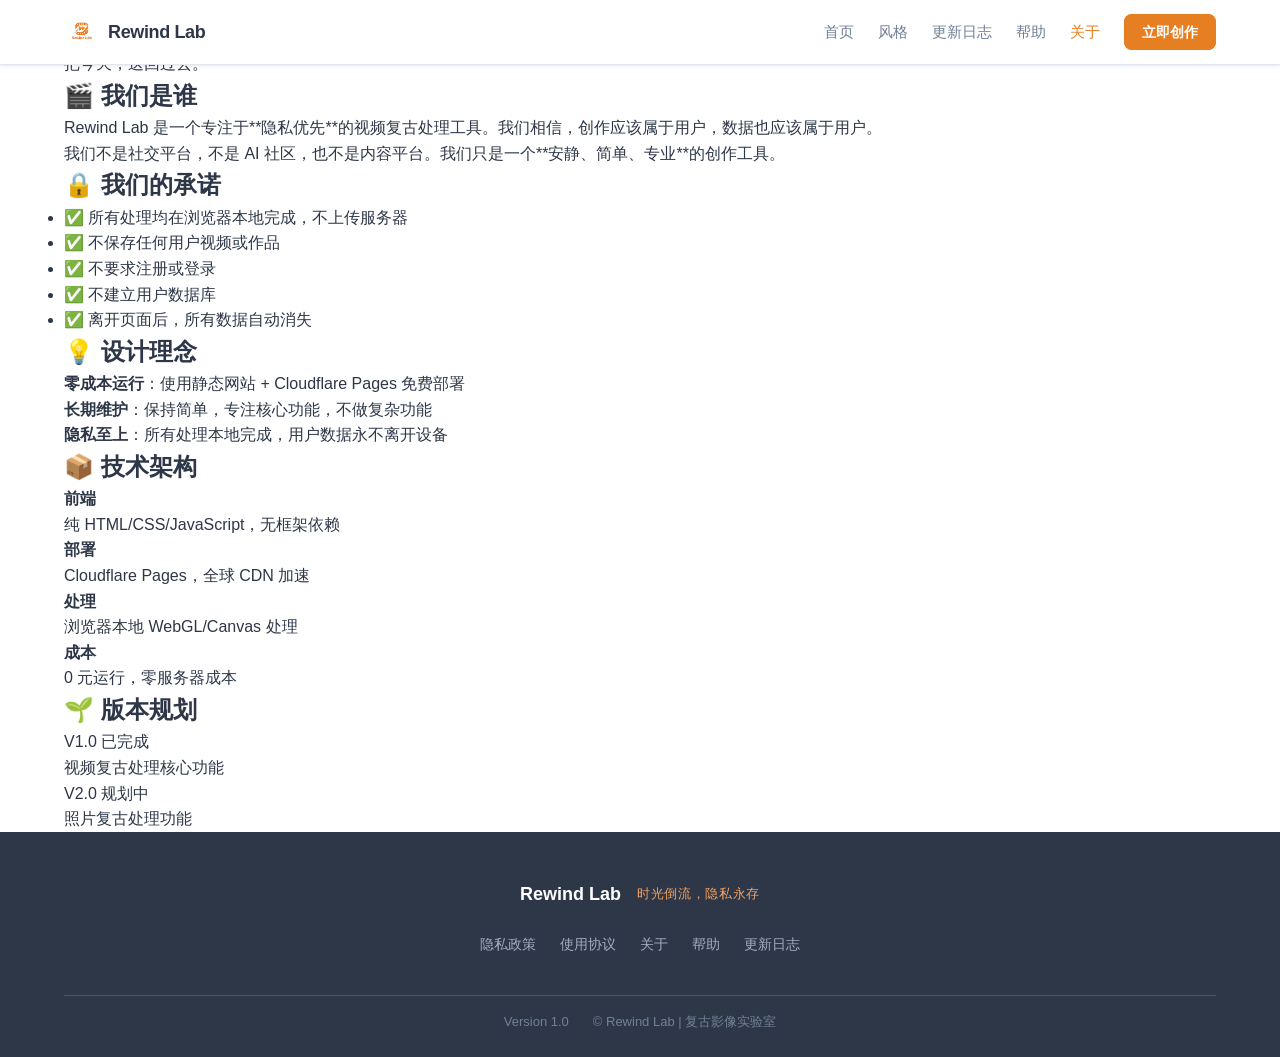
==== commit 823fab3f: "Update about.html" ====
--- a/about.html
+++ b/about.html
@@ -108,7 +108,6 @@
         <div class="container">
             <div class="footer-content">
                 <div class="footer-brand">
-                    <img src="assets/images/logo.jpg" alt="Rewind Lab" class="footer-logo">
                     <span>Rewind Lab</span>
                     <span class="footer-tagline">时光倒流，隐私永存</span>
                 </div>
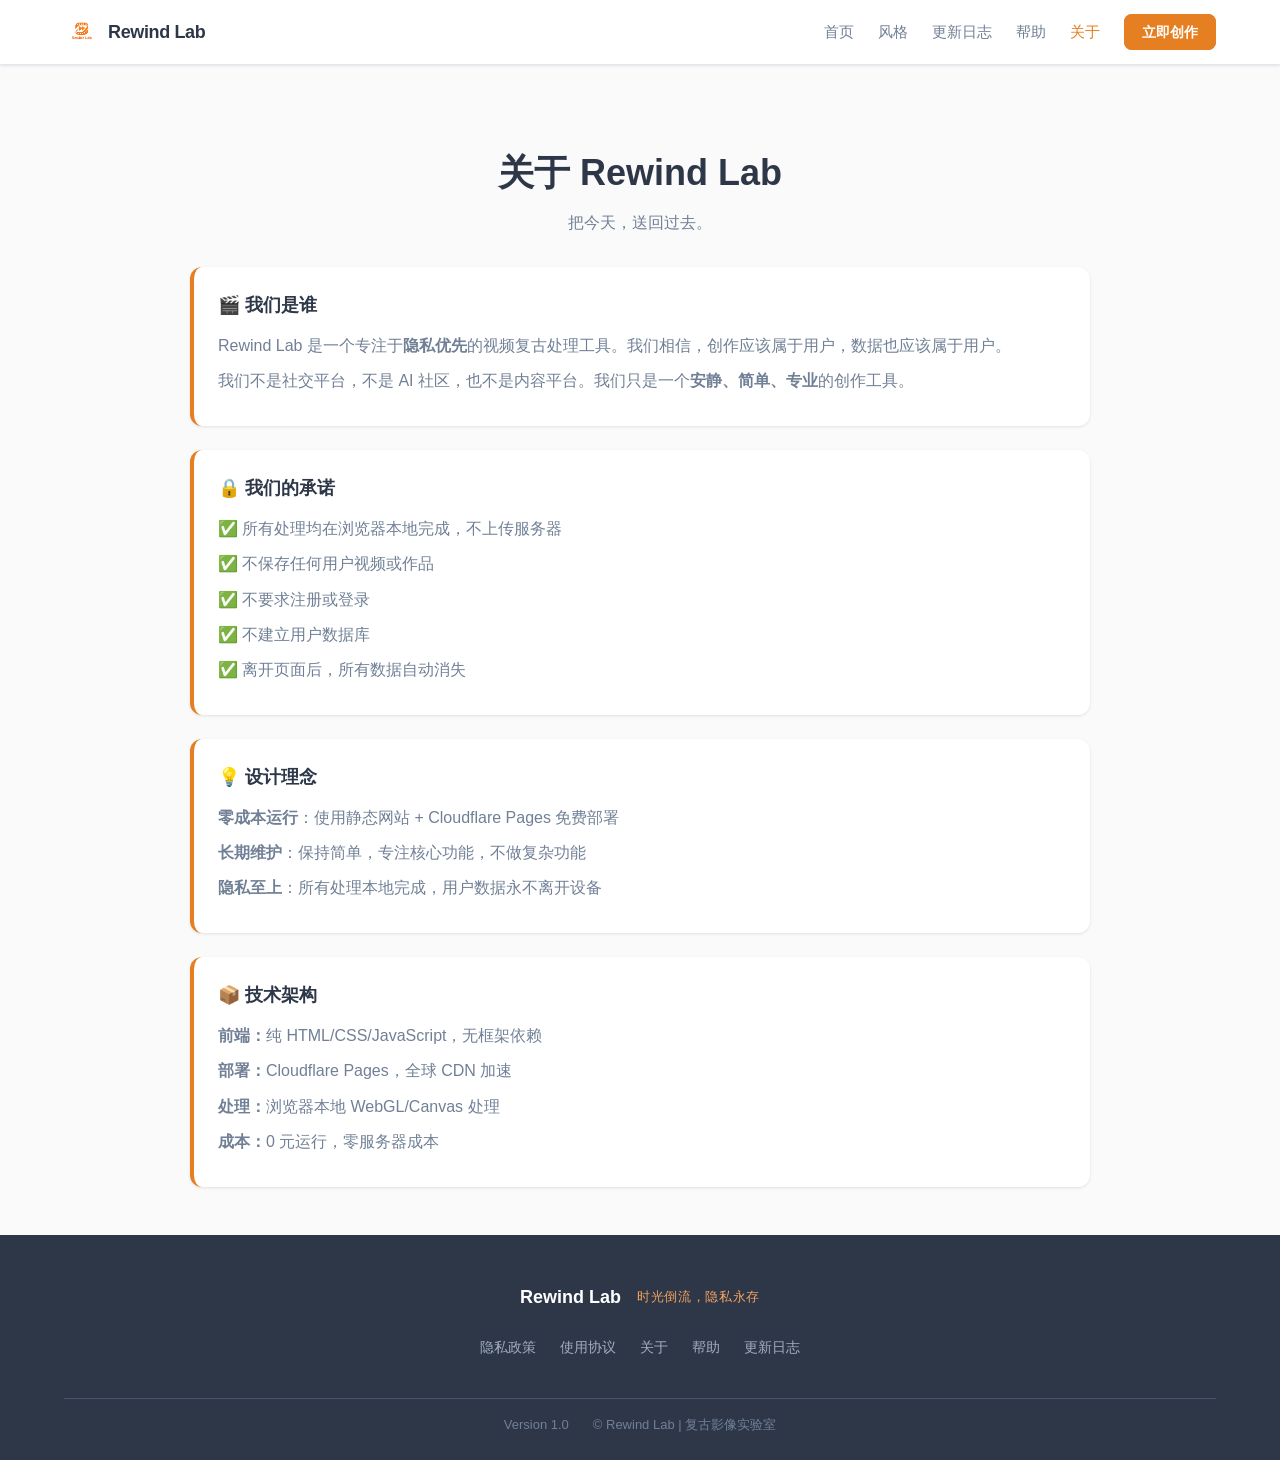
==== commit 98ef2f11: "Update about.html" ====
--- a/about.html
+++ b/about.html
@@ -1,131 +1,100 @@
 <!DOCTYPE html>
 <html lang="zh-CN">
 <head>
-    <meta charset="UTF-8">
-    <meta name="viewport" content="width=device-width, initial-scale=1.0">
-    <title>关于 Rewind Lab | 复古影像实验室</title>
-    <link rel="stylesheet" href="css/global.css">
-    <link rel="stylesheet" href="css/components/navbar.css">
-    <link rel="icon" href="assets/images/logo.jpg" type="image/jpg">
+<meta charset="UTF-8">
+<meta name="viewport" content="width=device-width, initial-scale=1.0">
+<title>关于 Rewind Lab | 复古影像实验室</title>
+<link rel="stylesheet" href="css/global.css">
+<link rel="stylesheet" href="css/components/navbar.css">
+<link rel="icon" href="assets/images/logo.jpg">
 </head>
 <body>
-    <nav class="navbar" id="navbar">
-        <div class="nav-container">
-            <div class="nav-brand">
-                <img src="assets/images/logo.jpg" alt="Rewind Lab Logo" class="nav-logo">
-                <span class="nav-title">Rewind Lab</span>
-            </div>
-            <ul class="nav-menu" id="navMenu">
-                <li><a href="index.html" class="nav-link">首页</a></li>
-                <li><a href="styles.html" class="nav-link">风格</a></li>
-                <li><a href="changelog.html" class="nav-link">更新日志</a></li>
-                <li><a href="help.html" class="nav-link">帮助</a></li>
-                <li><a href="about.html" class="nav-link active">关于</a></li>
-                <li><a href="create.html" class="nav-btn nav-btn-primary">立即创作</a></li>
-            </ul>
-            <button class="nav-toggle" id="navToggle" aria-label="菜单">
-                <span class="hamburger-line"></span>
-                <span class="hamburger-line"></span>
-                <span class="hamburger-line"></span>
-            </button>
-        </div>
-    </nav>
 
-    <main class="about-main">
-        <div class="container">
-            <div class="about-hero">
-                <h1>关于 Rewind Lab</h1>
-                <p class="about-tagline">把今天，送回过去。</p>
-            </div>
+<nav class="navbar" id="navbar">
+<div class="nav-container">
+<div class="nav-brand">
+<img src="assets/images/logo.jpg" alt="Rewind Lab Logo" class="nav-logo">
+<span class="nav-title">Rewind Lab</span>
+</div>
+<ul class="nav-menu" id="navMenu">
+<li><a href="index.html" class="nav-link">首页</a></li>
+<li><a href="styles.html" class="nav-link">风格</a></li>
+<li><a href="changelog.html" class="nav-link">更新日志</a></li>
+<li><a href="help.html" class="nav-link">帮助</a></li>
+<li><a href="about.html" class="nav-link active">关于</a></li>
+<li><a href="create.html" class="nav-btn nav-btn-primary">立即创作</a></li>
+</ul>
+<button class="nav-toggle" id="navToggle"><span class="hamburger-line"></span><span class="hamburger-line"></span><span class="hamburger-line"></span></button>
+</div>
+</nav>
 
-            <section class="about-content">
-                <div class="about-card">
-                    <h2>🎬 我们是谁</h2>
-                    <p>Rewind Lab 是一个专注于**隐私优先**的视频复古处理工具。我们相信，创作应该属于用户，数据也应该属于用户。</p>
-                    <p>我们不是社交平台，不是 AI 社区，也不是内容平台。我们只是一个**安静、简单、专业**的创作工具。</p>
-                </div>
+<main class="page-main">
+<div class="container">
+<div class="page-hero">
+<h1>关于 Rewind Lab</h1>
+<p>把今天，送回过去。</p>
+</div>
 
-                <div class="about-card">
-                    <h2>🔒 我们的承诺</h2>
-                    <ul class="promise-list">
-                        <li>✅ 所有处理均在浏览器本地完成，不上传服务器</li>
-                        <li>✅ 不保存任何用户视频或作品</li>
-                        <li>✅ 不要求注册或登录</li>
-                        <li>✅ 不建立用户数据库</li>
-                        <li>✅ 离开页面后，所有数据自动消失</li>
-                    </ul>
-                </div>
+<div class="page-content">
 
-                <div class="about-card">
-                    <h2>💡 设计理念</h2>
-                    <p><strong>零成本运行</strong>：使用静态网站 + Cloudflare Pages 免费部署</p>
-                    <p><strong>长期维护</strong>：保持简单，专注核心功能，不做复杂功能</p>
-                    <p><strong>隐私至上</strong>：所有处理本地完成，用户数据永不离开设备</p>
-                </div>
+<div class="info-card">
+<h2>🎬 我们是谁</h2>
+<p>Rewind Lab 是一个专注于<strong>隐私优先</strong>的视频复古处理工具。我们相信，创作应该属于用户，数据也应该属于用户。</p>
+<p>我们不是社交平台，不是 AI 社区，也不是内容平台。我们只是一个<strong>安静、简单、专业</strong>的创作工具。</p>
+</div>
 
-                <div class="about-card">
-                    <h2>📦 技术架构</h2>
-                    <div class="tech-grid">
-                        <div class="tech-item">
-                            <strong>前端</strong>
-                            <p>纯 HTML/CSS/JavaScript，无框架依赖</p>
-                        </div>
-                        <div class="tech-item">
-                            <strong>部署</strong>
-                            <p>Cloudflare Pages，全球 CDN 加速</p>
-                        </div>
-                        <div class="tech-item">
-                            <strong>处理</strong>
-                            <p>浏览器本地 WebGL/Canvas 处理</p>
-                        </div>
-                        <div class="tech-item">
-                            <strong>成本</strong>
-                            <p>0 元运行，零服务器成本</p>
-                        </div>
-                    </div>
-                </div>
+<div class="info-card">
+<h2>🔒 我们的承诺</h2>
+<ul style="list-style:none;padding:0">
+<li>✅ 所有处理均在浏览器本地完成，不上传服务器</li>
+<li>✅ 不保存任何用户视频或作品</li>
+<li>✅ 不要求注册或登录</li>
+<li>✅ 不建立用户数据库</li>
+<li>✅ 离开页面后，所有数据自动消失</li>
+</ul>
+</div>
 
-                <div class="about-card">
-                    <h2>🌱 版本规划</h2>
-                    <div class="timeline">
-                        <div class="timeline-item">
-                            <span class="version">V1.0</span>
-                            <span class="status complete">已完成</span>
-                            <p>视频复古处理核心功能</p>
-                        </div>
-                        <div class="timeline-item">
-                            <span class="version">V2.0</span>
-                            <span class="status upcoming">规划中</span>
-                            <p>照片复古处理功能</p>
-                        </div>
-                    </div>
-                </div>
-            </section>
-        </div>
-    </main>
+<div class="info-card">
+<h2>💡 设计理念</h2>
+<p><strong>零成本运行</strong>：使用静态网站 + Cloudflare Pages 免费部署</p>
+<p><strong>长期维护</strong>：保持简单，专注核心功能，不做复杂功能</p>
+<p><strong>隐私至上</strong>：所有处理本地完成，用户数据永不离开设备</p>
+</div>
 
-    <footer class="footer">
-        <div class="container">
-            <div class="footer-content">
-                <div class="footer-brand">
-                    <span>Rewind Lab</span>
-                    <span class="footer-tagline">时光倒流，隐私永存</span>
-                </div>
-                <div class="footer-links">
-                    <a href="privacy.html">隐私政策</a>
-                    <a href="terms.html">使用协议</a>
-                    <a href="about.html">关于</a>
-                    <a href="help.html">帮助</a>
-                    <a href="changelog.html">更新日志</a>
-                </div>
-                <div class="footer-meta">
-                    <p>Version 1.0</p>
-                    <p>© Rewind Lab | 复古影像实验室</p>
-                </div>
-            </div>
-        </div>
-    </footer>
+<div class="info-card">
+<h2>📦 技术架构</h2>
+<p><strong>前端：</strong>纯 HTML/CSS/JavaScript，无框架依赖</p>
+<p><strong>部署：</strong>Cloudflare Pages，全球 CDN 加速</p>
+<p><strong>处理：</strong>浏览器本地 WebGL/Canvas 处理</p>
+<p><strong>成本：</strong>0 元运行，零服务器成本</p>
+</div>
 
-    <script src="js/modules/navbar.js"></script>
+</div>
+</div>
+</main>
+
+<footer class="footer">
+<div class="container">
+<div class="footer-content">
+<div class="footer-brand">
+<span>Rewind Lab</span>
+<span class="footer-tagline">时光倒流，隐私永存</span>
+</div>
+<div class="footer-links">
+<a href="privacy.html">隐私政策</a>
+<a href="terms.html">使用协议</a>
+<a href="about.html">关于</a>
+<a href="help.html">帮助</a>
+<a href="changelog.html">更新日志</a>
+</div>
+<div class="footer-meta">
+<p>Version 1.0</p>
+<p>© Rewind Lab | 复古影像实验室</p>
+</div>
+</div>
+</div>
+</footer>
+
+<script src="js/modules/navbar.js"></script>
 </body>
 </html>
